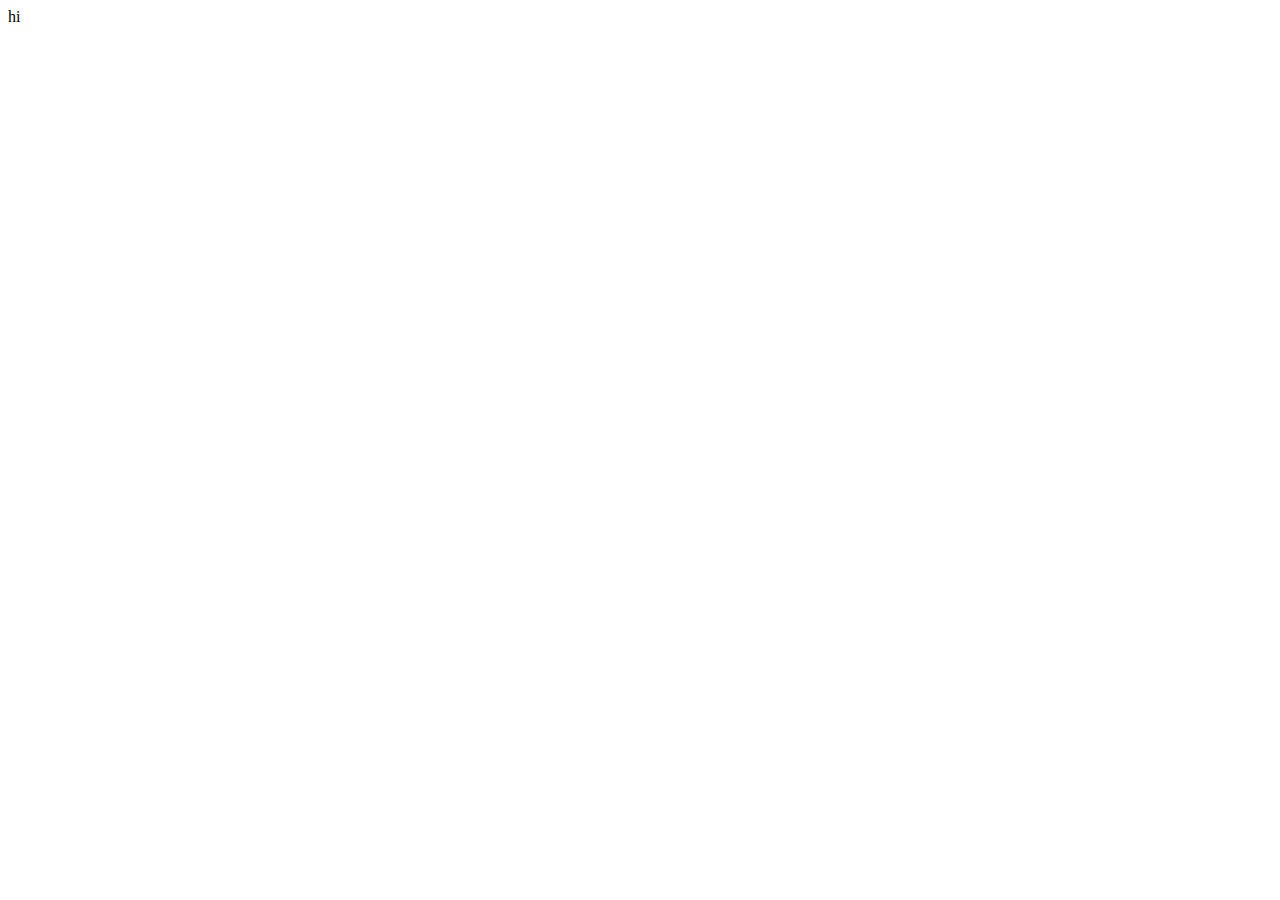
==== index.html @ 5986ef4f "'good'" ====
<!DOCTYPE html>
<html lang="en">
<head>
    <meta charset="UTF-8">
    <meta name="viewport" content="width=device-width, initial-scale=1.0">
    <title>Document</title>
</head>
<body>
    hi
</body>
</html>
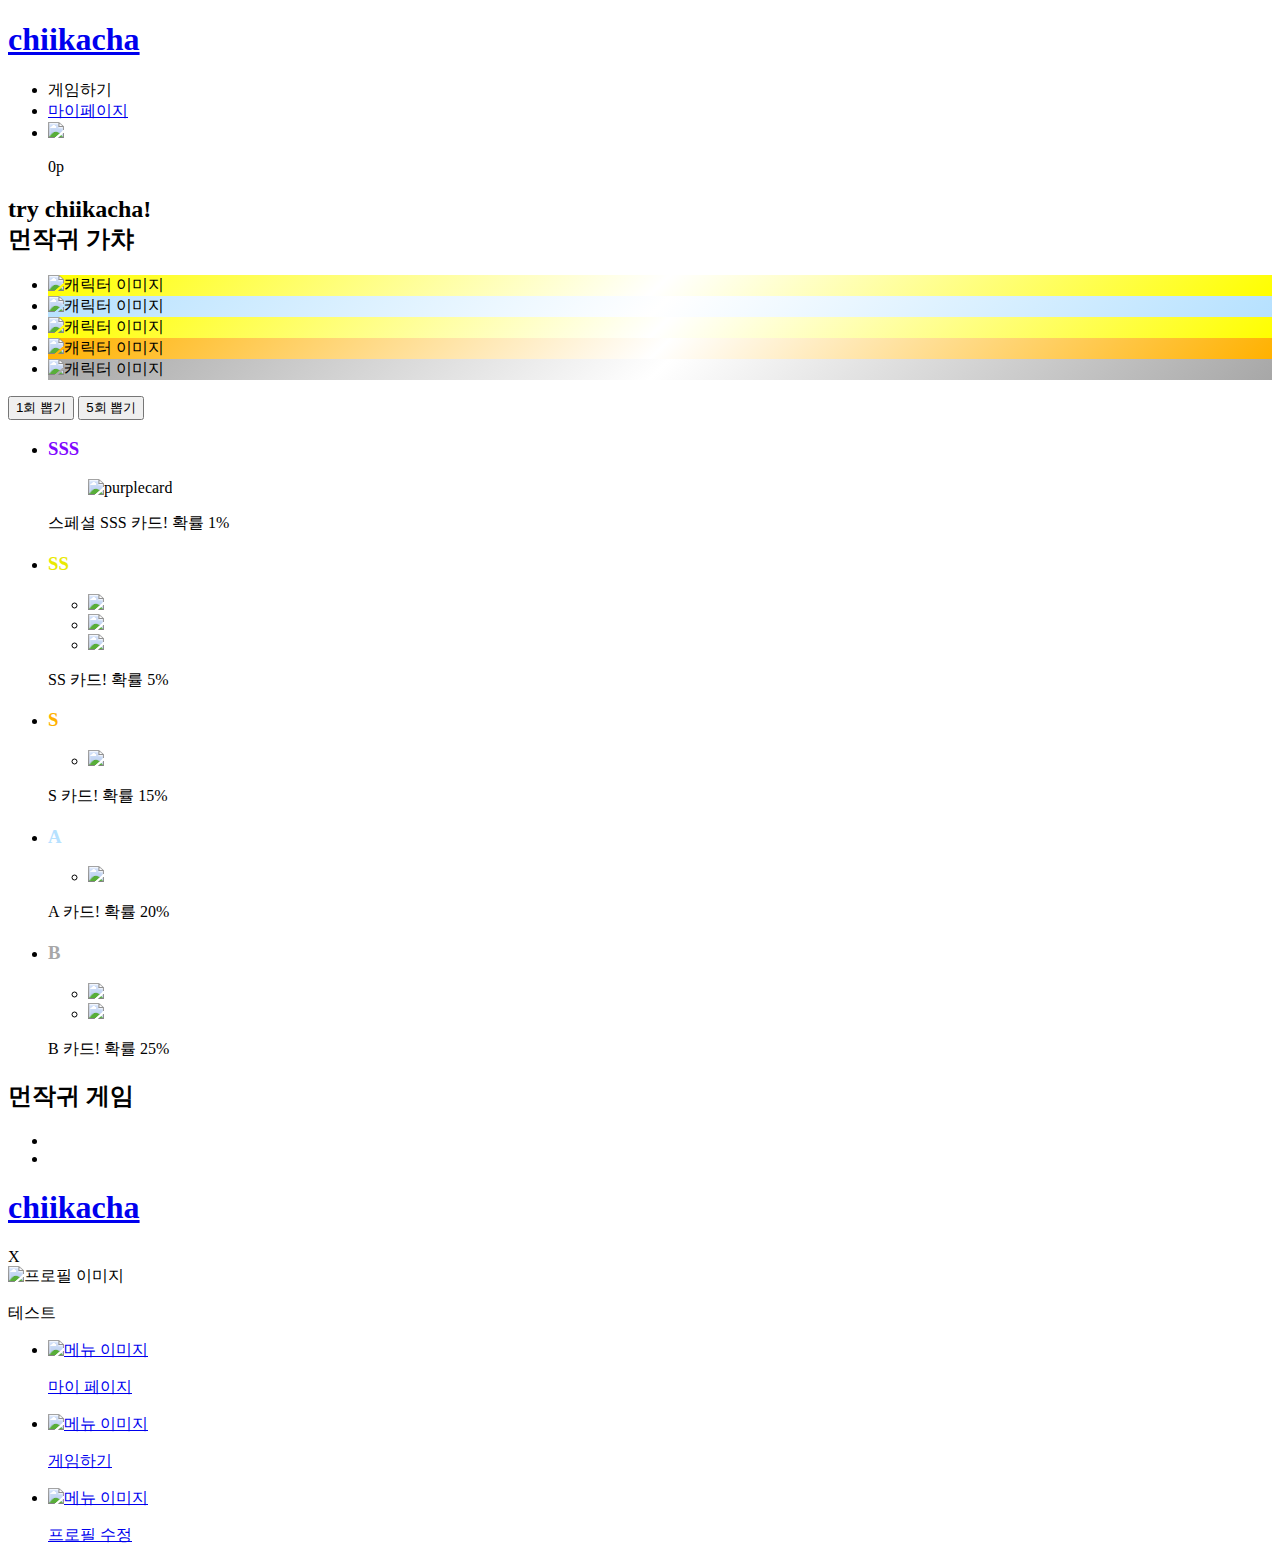
==== commit a1fdae4f: "'2'" ====
--- a/index.html
+++ b/index.html
@@ -1,11 +1,177 @@
 <!DOCTYPE html>
 <html lang="en">
+
 <head>
     <meta charset="UTF-8">
     <meta name="viewport" content="width=device-width, initial-scale=1.0">
-    <title>Document</title>
+    <title>치이카와 가챠게임</title>
+    <link rel="stylesheet" href="./css/reset.css" />
+    <link rel="stylesheet" href="./css/header.css" />
+    <link rel="stylesheet" href="./css/headerMedia.css" />
+    <link rel="stylesheet" href="./css/banner.css" />
+    <link rel="stylesheet" href="./css/bannerMedia.css" />
+    <link rel="stylesheet" href="./css/drawInfo.css" />
+    <link rel="stylesheet" href="./css/drawInfoMedia.css" />
+    <link rel="stylesheet" href="./css/gameInfo.css" />
+    <link rel="stylesheet" href="./css/modal.css" />
 </head>
+
 <body>
-    hi
+    <main class="chiikacha">
+        <!-- 헤더 메뉴 -->
+        <header>
+            <div class="header-container">
+                <h1><a href="./index.html">chiikacha</a></h1>
+                <ul>
+                    <li class="game-button" role="button" tabindex="0" data-link="game-info" onclick="gameMenuView(event)">게임하기</li>
+                    <li role="button" tabindex="0"><a href="./mypage.html">마이페이지</a></li>
+                    <li id="point">
+                        <img src="./imgs/point.png" />
+                        <p id="game-point">0p</p>
+                    </li>
+                    <div class="menu-trigger" onkeydown="bugerMenuHandlerEnter(event)" onclick="bugerMenuHandlerClick()"
+                        role="button" tabindex="0" href="#">
+                        <span></span>
+                        <span></span>
+                        <span></span>
+                    </div>
+                </ul>
+            </div>
+        </header>
+
+        <!-- 슬라이드 배너 -->
+        <section class="banner">
+            <h2><span>try chiikacha!</span><br>먼작귀 가챠</h2>
+            <div id="line-left_shadow"></div>
+            <div class="slider-container">
+                <ul class="slider">
+                    <li class="slide"
+                        style="background: linear-gradient(135deg, rgba(255,254,0,1) 0%, rgba(255,255,255,1) 50%, rgba(255,254,0,1) 100%);">
+                        <img src="./imgs/SS-치이카와.webp" alt="캐릭터 이미지">
+                    </li>
+                    <li class="slide"
+                        style="background: linear-gradient(135deg, rgba(182,225,255,1) 0%, rgba(255,255,255,1) 50%, rgba(182,225,255,1) 100%);">
+                        <img src="./imgs/A-갑옷씨.webp" alt="캐릭터 이미지">
+                    </li>
+                    <li class="slide"
+                        style="background: linear-gradient(135deg, rgba(255,254,0,1) 0%, rgba(255,255,255,1) 50%, rgba(255,254,0,1) 100%);">
+                        <img src="./imgs/SS-하치와레.png" alt="캐릭터 이미지">
+                    </li>
+                    <li class="slide"
+                        style="background: linear-gradient(135deg, rgba(255,177,0,1) 0%, rgba(255,255,255,1) 50%, rgba(255,177,0,1) 100%);">
+                        <img src="./imgs/S-풍뎅이.png" alt="캐릭터 이미지">
+                    </li>
+                    <li class="slide"
+                        style="background: linear-gradient(135deg, rgba(167,167,167,1) 0%, rgba(255,255,255,1) 50%, rgba(167,167,167,1) 100%);">
+                        <img src="./imgs/B-갑옷씨.webp" alt="캐릭터 이미지">
+                    </li>
+                </ul>
+            </div>
+            <div id="line-right_shadow"></div>
+
+            <div class="draw-container">
+                <button type="button" id="one-draw">1회 뽑기</button>
+                <button type="button" id="five-draw">5회 뽑기</button>
+            </div>
+        </section>
+
+        <!-- 뽑기 아이템 정보 -->
+        <section class="draw-info">
+            <ul class="item-probability">
+                <li class="sss">
+                    <h3 data-content="SSS" style="color: #7f07ff;">SSS</h3>
+                    <ul class="card" id="sss">
+                        <img src="./imgs/purple-card.webp" alt="purplecard">
+                    </ul>
+                    <p>스페셜 SSS 카드! 확률 1%</p>
+                </li>
+                <li class="ss">
+                    <h3 data-content="SS" style="color: rgb(233, 233, 1);">SS</h3>
+                    <ul class="card">
+                        <li id="ss-card"><img src="./imgs/SS-치이카와.webp"></li>
+                        <li id="ss-card"><img src="./imgs/SS-하치와레.png"></li>
+                        <li id="ss-card"><img src="./imgs/SS-우사기.png"></li>
+                    </ul>
+                    <p>SS 카드! 확률 5%</p>
+                </li>
+                <li class="s">
+                    <h3 data-content="S" style="color: rgba(255,177,0,1);">S</h3>
+                    <ul class="card">
+                        <li><img id="s-card" src="./imgs/S-풍뎅이.png"></li>
+                    </ul>
+                    <p>S 카드! 확률 15%</p>
+                </li>
+                <li class="a">
+                    <h3 data-content="A" style="color: rgba(182,225,255,1);">A</h3>
+                    <ul class="card">
+                        <li><img id="a-card" src="./imgs/A-갑옷씨.webp"></li>
+                    </ul>
+                    <p>A 카드! 확률 20%</p>
+                </li>
+                <li class="b">
+                    <h3 data-content="B" style="color: rgba(167,167,167,1);">B</h3>
+                    <ul class="card">
+                        <li><img id="b-card" src="./imgs/B-갑옷씨.webp"></li>
+                        <li><img id="b-card" src="./imgs/B-갑옷씨가방.webp"></li>
+                    </ul>
+                    <p>B 카드! 확률 25%</p>
+                </li>
+            </ul>
+        </section>
+
+        <!-- 게임 정보 -->
+        <section class="game-info" id="game-info">
+            <h2>먼작귀 게임</h2>
+            <ul class="game-list">
+                <li id="card-game"></li>
+                <li id="mole-game"></li>
+            </ul>
+        </section>
+
+        <!-- 태플릿, 모바일 모달창 -->
+        <div class="menu-container">
+            <div class="menu" role="dialog">
+                <div class="head">
+                    <h1><a href="index.html">chiikacha</a></h1>
+                    <div class="close" onkeydown="closeMoalHandlerEnter(event)" onclick="closeMoalHandlerClick()"
+                        role="button" tabindex="0">X</div>
+                </div>
+    
+                <section class="user">
+                    <div class="profile">
+                        <img src="./imgs/profile.png" alt="프로필 이미지">
+                    </div>
+                    <p>테스트</p>
+                </section>
+    
+                <ul class="menu-list">
+                    <li>
+                        <a href="mypage.html">
+                            <img src="./imgs/menu-컬렉션.png" alt="메뉴 이미지">
+                            <p>마이 페이지</p>
+                        </a>
+                    </li>
+                    <li>
+                        <a href="#">
+                            <img src="./imgs/menu-게임.png" alt="메뉴 이미지">
+                            <p>게임하기</p>
+                        </a>
+                    </li>
+                    <li>
+                        <a href="#">
+                            <img src="./imgs/menu-수정.png" alt="메뉴 이미지">
+                            <p>프로필 수정</p>
+                        </a>
+                    </li>
+                </ul>
+            </div>
+        </div>
+    </main>
+
+    <script type="text/javascript" src="./js/slide.js"></script>
+    <script type="text/javascript" src="./js/burgerMenu.js"></script>
+    <script type="text/javascript" src="./js/modal.js" defer></script>
+    <script type="text/javascript" src="./js/header.js" defer></script>
 </body>
+
 </html>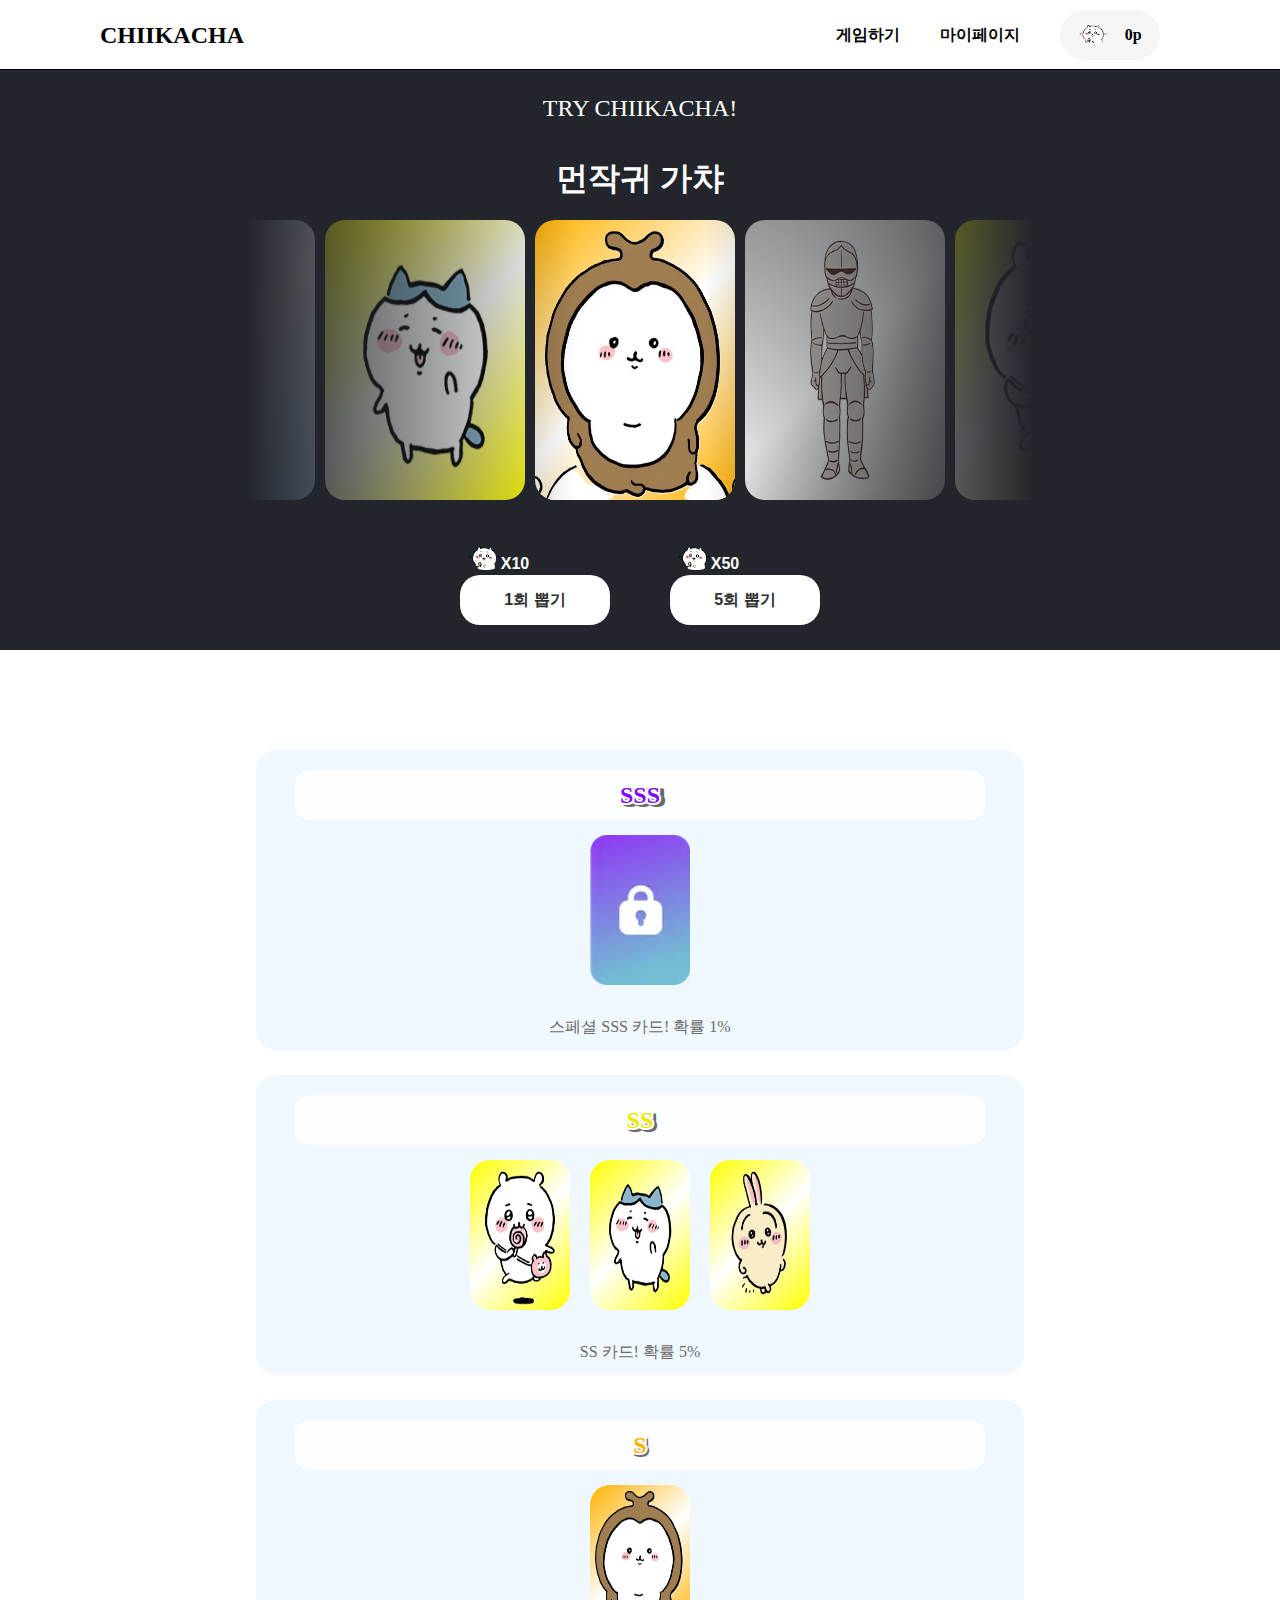
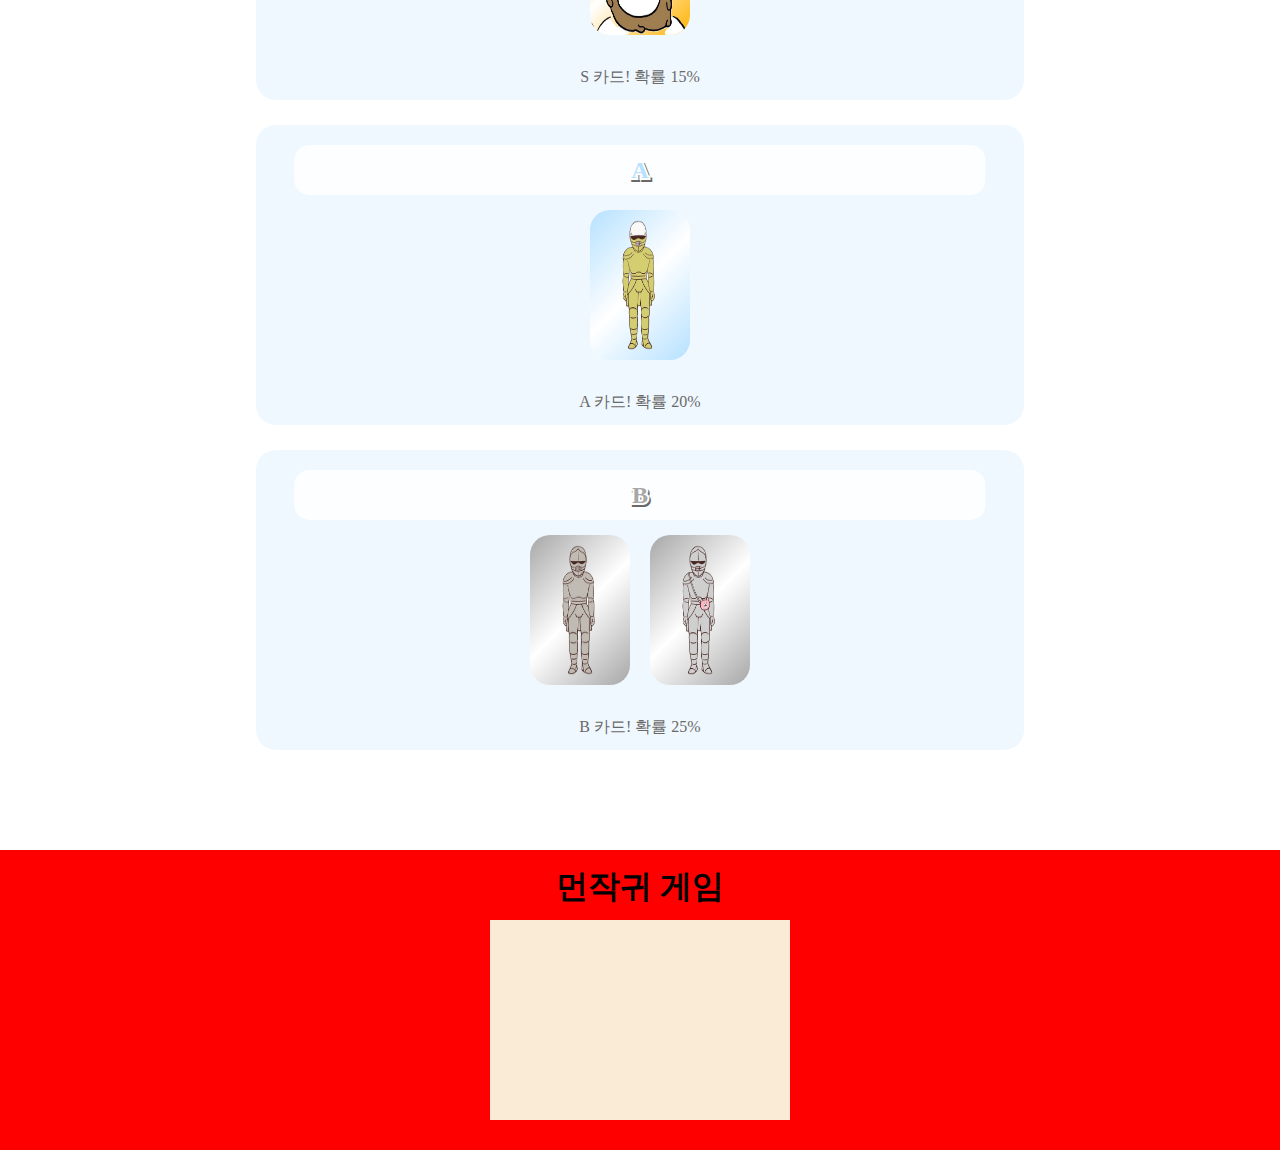
==== commit 53183515: "'123ddd'" ====
--- a/index.html
+++ b/index.html
@@ -11,7 +11,7 @@
     <link rel="stylesheet" href="./css/banner.css" />
     <link rel="stylesheet" href="./css/bannerMedia.css" />
     <link rel="stylesheet" href="./css/drawInfo.css" />
-    <link rel="stylesheet" href="./css/drawInfoMedia.css" />
+    <link rel="stylesheet" href="./css/drawInfoMedia.css" type="text/css">
     <link rel="stylesheet" href="./css/gameInfo.css" />
     <link rel="stylesheet" href="./css/modal.css" />
 </head>
--- a/css/header.css
+++ b/css/header.css
@@ -0,0 +1,127 @@
+/* header */
+header {
+  position: fixed;
+  width: 100%;
+  height: 70px;
+  display: flex;
+  align-items: center;
+  box-sizing: border-box;
+  border-bottom: 1px solid black;
+  z-index: 7;
+  background-color: rgb(255, 255, 255);
+}
+
+header>.header-container {
+  position: relative;
+  width: 100%;
+  display: flex;
+  justify-content: space-between;
+  align-items: center;
+  box-sizing: border-box;
+  padding: 0 100px 0 100px;
+}
+
+header h1 {
+  font-weight: 900;
+  font-size: 24px;
+  color: rgb(0, 0, 0);
+  cursor: pointer;
+  text-transform: uppercase;
+}
+
+header h1:hover {
+  color: rgb(61, 60, 60);
+}
+
+header ul {
+  min-width: 300px;
+  height: 50px;
+  display: flex;
+  justify-content: space-between;
+  align-items: center;
+}
+
+header ul li {
+  position: relative;
+  font-weight: 600;
+  margin: 0 20px 0 20px;
+  z-index: 3;
+}
+
+header ul li:not(:last-of-type) {
+  cursor: pointer;
+}
+
+header ul li:not(:last-of-type):hover:after {
+  content: '';
+  position: absolute;
+  width: 100px;
+  height: 50px;
+  border-radius: 25px;
+  top: 50%;
+  left: 50%;
+  transform: translate(-50%, -50%);
+  padding: 5px;
+  box-sizing: border-box;
+  z-index: -1;
+  background-color: rgba(50, 49, 49, 0.048);
+}
+
+header ul>#point {
+  position: relative;
+  min-width: 100px;
+  max-width: 100px;
+  width: var(--pointWidth);
+  height: 50px;
+  display: flex;
+  justify-content: space-around;
+  box-sizing: border-box;
+  padding: 0 10px 0 10px;
+  border-radius: 25px;
+  line-height: 50px;
+  background-color: rgba(50, 49, 49, 0.048);
+}
+
+header ul>#point img {
+  position: relative;
+  width: 30px;
+  height: 30px;
+  top: 50%;
+  transform: translate(0, -50%);
+}
+
+/* 버거메뉴 */
+.menu-trigger,
+.menu-trigger span {
+  display: none;
+  box-sizing: border-box;
+  cursor: pointer;
+}
+
+.menu-trigger {
+  position: relative;
+  width: 30px;
+  height: 20px;
+}
+
+.menu-trigger span {
+  position: absolute;
+  left: 0;
+  width: 100%;
+  height: 3px;
+  background-color: #000000;
+  border-radius: 4px;
+}
+
+.menu-trigger span:nth-of-type(1) {
+  top: 0;
+}
+
+.menu-trigger span:nth-of-type(2) {
+  top: 50%;
+  transform: translate(0, -50%);
+}
+
+.menu-trigger span:nth-of-type(3) {
+  bottom: 0;
+}--- a/css/headerMedia.css
+++ b/css/headerMedia.css
@@ -0,0 +1,24 @@
+@media all and (max-width: 845px) {
+    header > .header-container {
+        padding: 0 10px 0 10px;
+    }
+
+    header ul li:not(:last-of-type) {
+        display: none;
+    }
+
+    header ul {
+        position: relative;
+        min-width: 100px;
+    }
+
+    header h1 {
+        position: relative;
+        left: 15px;
+    }
+    
+    .menu-trigger,
+    .menu-trigger span {
+        display: inline-block;
+    }
+}--- a/css/banner.css
+++ b/css/banner.css
@@ -0,0 +1,155 @@
+/* banner */
+.banner {
+    position: relative;
+    width: 100%;
+    height: 650px;
+    overflow: hidden;
+    box-sizing: border-box;
+    padding-top: 70px;
+    background-color: rgb(34 37 43);
+}
+
+.banner h2 {
+    position: absolute;
+    left: 50%;
+    min-width: 175px;
+    transform: translate(-50%, 0);
+    display: flex;
+    text-align: center;
+    line-height: 70px;
+    display: inline-block;
+    color: white;
+    font-weight: 600;
+    font-size: 2rem;
+}
+
+.banner h2>span {
+    font-size: 1.5rem;
+    font-weight: 200;
+    text-transform: uppercase;
+}
+
+/* 슬라이드 =========== */
+.slider-container {
+    position: relative;
+    top: 50%;
+    left: 50%;
+    transform: translate(-50%, -50%);
+    min-width: 1500px;
+    height: 300px;
+    overflow: hidden;
+    background-color: transparent;
+}
+
+.slider {
+    position: absolute;
+    top: 0;
+    left: 0;
+    width: 1000px;
+    height: 100%;
+    display: flex;
+    justify-content: space-around;
+    align-items: center;
+    background-color: transparent;
+    z-index: 1;
+}
+
+/* 슬라이드 애니메이션 */
+.move {
+    transition: 1s;
+    animation-timing-function: cubic-bezier(0.25, 0.25, 0.75, 0.75);
+}
+
+.slide {
+    position: relative;
+    width: 20%;
+    height: 280px;
+    flex-shrink: 0;
+    text-align: center;
+    margin: 0 10px 0 0;
+    border-radius: 20px;
+    box-sizing: border-box;
+    overflow: hidden;
+}
+
+.slide img {
+    position: relative;
+    top: 50%;
+    left: 50%;
+    transform: translate(-50%, -50%);
+    width: 100%;
+    height: 100%;
+}
+
+#line-left_shadow {
+    position: absolute;
+    top: 50%;
+    transform: translate(0, calc(-50% + 35px));
+    left: 0;
+    width: 60%;
+    height: 300px;
+    z-index: 1;
+    background-image: linear-gradient(90deg, rgb(34 37 43) 32%, transparent 75%);
+}
+
+#line-right_shadow {
+    position: absolute;
+    top: 50%;
+    right: 0;
+    transform: translate(0, calc(-50% + 35px));
+    width: 60%;
+    height: 300px;
+    z-index: 1;
+    background-image: linear-gradient(270deg, rgb(34 37 43) 32%, transparent 75%);
+}
+
+/* 뽑기 버튼 ============== */
+.draw-container {
+    position: absolute;
+    bottom: 0px;
+    left: 50%;
+    transform: translate(-50%, 0);
+    width: 50%;
+    min-width: 468px;
+    height: 100px;
+    display: flex;
+    justify-content: center;
+    align-items: center;
+}
+
+.draw-container button {
+    position: relative;
+    width: 150px;
+    height: 50px;
+    margin: 0 30px 0 30px;
+    border: none;
+    border-radius: 20px;
+    background-color: white;
+    cursor: pointer;
+    font-weight: 600;
+    font-size: 1rem;
+    color: rgb(47, 47, 47);
+}
+
+#one-draw::before,
+#five-draw::before {
+    content: 'X10';
+    position: absolute;
+    top: -30px;
+    left: -20px;
+    width: 150px;
+    height: 100px;
+    font-weight: 600;
+    font-size: 1rem;
+    text-align: center;
+    padding: 10px;
+    box-sizing: border-box;
+    background: url(../imgs/point.png) no-repeat 27px -4px;
+    background-size: 23%;
+    color: white;
+    pointer-events: none;
+}
+
+#five-draw::before {
+    content: 'X50';
+}--- a/css/bannerMedia.css
+++ b/css/bannerMedia.css
@@ -0,0 +1,23 @@
+
+@media all and (max-width: 920px) {
+    .slider-container {
+        width: 100% !important;
+    }
+
+    #line-right_shadow {
+        background-image: linear-gradient(270deg, rgb(34 37 43) 5%, transparent 75%) !important;
+        width: 30% !important;
+    }
+
+    #line-left_shadow {
+        background-image: linear-gradient(90deg, rgb(34 37 43) 5%, transparent 75%) !important;
+        width: 30% !important;
+    }
+}
+
+@media all and (max-width: 390px) {
+    .draw-container {
+        width: 50%;
+        min-width: 300px;
+    }
+}--- a/css/drawInfo.css
+++ b/css/drawInfo.css
@@ -0,0 +1,125 @@
+/* draw-info */
+.draw-info {
+    position: relative;
+    width: 100%;
+    text-align: center;
+}
+
+.item-probability {
+    position: relative;
+    width: 100%;
+    margin: 100px 0 0 0;
+    padding-bottom: 100px;
+}
+
+.item-probability > li {
+    position: relative;
+    top: 0;
+    left: 50%;
+    transform: translate(-50%, 0);
+    margin-top: 25px;
+    width: 60%;
+    height: 300px;
+    min-width: 110px;
+    background-color: aliceblue;
+    border-radius: 20px;
+}
+
+/* 등급 폰트 */
+.item-probability li h3 {
+    position: relative;
+    top: 20px;
+    left: 50%;
+    transform: translate(-50%, 0);
+    width: 90%;
+    height: 50px;
+    margin-top: 20px;
+    border-radius: 15px;
+    font-weight: 900;
+    font-size: 1.5rem;
+    display: flex;
+    justify-content: center;
+    align-items: center;
+    background-color: rgba(255, 255, 255, 0.847);
+}
+
+.item-probability li h3::before {
+    z-index: -1;
+    content: attr(data-content);
+    position: absolute;
+    left: 50%;
+    transform: translate(-50%, 0);
+    -webkit-text-stroke: 4px #fff;
+}
+
+.item-probability li h3::after {
+    z-index: -2;
+    content: attr(data-content);
+    position: absolute;
+    left: 50%;
+    transform: translate(-40%, 10%);
+    -webkit-text-stroke: 4px #6a6969;
+}
+
+/* 카드 설명 */
+.item-probability li p {
+    position: absolute;
+    bottom: 15px;
+    left: 50%;
+    color: #6a6969;
+    transform: translate(-50%, 0);
+}
+
+/* 카드 */
+#sss {
+    position: relative;
+    width: 100px;
+    height: 150px;
+    top : 35px;
+    left: 50%;
+    display: flex;
+    justify-content: center;
+    transform: translate(-50%, 0);
+}
+
+.card {
+    position: relative;
+    top: 35px;
+    width: 100%;
+    display: flex;
+    flex-wrap: wrap;
+    justify-content: center;
+    align-items: center;
+}
+
+.card li {
+    position: relative;
+    width: 100px;
+    height: 150px;
+    margin: 0 10px 0 10px;
+}
+
+#ss-card {
+    border-radius: 20px;
+    background: linear-gradient(135deg, rgba(255,254,0,1) 0%, rgba(255,255,255,1) 50%, rgba(255,254,0,1) 100%);
+}
+
+#s-card {
+    border-radius: 20px;
+    background: linear-gradient(135deg, rgba(255,177,0,1) 0%, rgba(255,255,255,1) 50%, rgba(255,177,0,1) 100%);
+}
+
+#a-card {
+    border-radius: 20px;
+    background: linear-gradient(135deg, rgba(182,225,255,1) 0%, rgba(255,255,255,1) 50%, rgba(182,225,255,1) 100%);
+}
+
+#b-card {
+    border-radius: 20px;
+    background: linear-gradient(135deg, rgba(167,167,167,1) 0%, rgba(255,255,255,1) 50%, rgba(167,167,167,1) 100%);
+}
+
+.card img {
+    width: 100%;
+    height: 100%;
+}--- a/css/gameInfo.css
+++ b/css/gameInfo.css
@@ -0,0 +1,28 @@
+.game-info {
+    position: relative;
+    width: 100%;
+    height: 300px;
+    box-sizing: border-box;
+    padding: 20px;
+    display: flex;
+    justify-content: center;
+    background-color: red;
+}
+
+.game-info h2 {
+    font-size: 2rem;
+    font-weight: 600;
+}
+
+.game-info .game-list {
+    position: absolute;
+    padding: 50px 0 0 0;
+}
+
+#card-game {
+    position: relative;
+    width: 300px;
+    height: 200px;
+    background-color: antiquewhite;
+}
+#mole-game {}--- a/css/modal.css
+++ b/css/modal.css
@@ -0,0 +1,124 @@
+/* 메뉴 */
+.menu-container {
+    position: fixed;
+    top: 0;
+    width: 100%;
+    height: 100vh;
+    display: none;
+    background-color: rgba(50, 50, 50, 0.388);
+    z-index: 9;
+  }
+  
+  .menu-container .menu {
+    position: absolute;
+    width: 100%;
+    height: 450px;
+    transform: translate(0, -450px);
+    border-radius: 0 0 40px 40px;
+    background-color: rgb(255, 255, 255);
+    transition: all .3s ease-in-out;
+    z-index: 10;
+  }
+  
+  /* 메뉴 헤더 */
+  .menu .head {
+    width: 100%;
+    height: 70px;
+    display: flex;
+    align-items: center;
+    justify-content: space-between;
+    padding: 0 10px 0 10px;
+    box-sizing: border-box;
+  }
+  
+  .menu .head h1 {
+    position: relative;
+    left: 15px;
+    font-weight: 900;
+    font-size: 24px;
+    color: rgb(0, 0, 0);
+    cursor: pointer;
+    text-transform: uppercase;
+  }
+  
+  .menu .head .close {
+    position: relative;
+    right: 7px;
+    display: inline-block;
+    text-align: center;
+    cursor: pointer;
+    font-size: 1.5rem;
+    font-weight: 500;
+  }
+
+  /* 메뉴 사용자 정보보 */
+  .menu .user {
+    position: relative;
+    width: 100%;
+    height: 50px;
+    display: flex;
+    align-items: center;
+  }
+
+  .menu .user .profile {
+    position: relative;
+    width: 50px;
+    height: 50px;
+    margin: 20px 15px 0 20px;
+    border-radius: 13px;
+    overflow: hidden;
+  }
+
+  .menu .user .profile img {
+    position: relative;
+    width: 100%;
+    height: 100%;
+  }
+
+  .menu .user > p {
+    font-weight: 900;
+    font-size: 16px;
+    color: rgb(34 37 43);
+    margin: 20px 0 0 0;
+  }
+
+  /* 메뉴 리스트 */
+  .menu-list {
+    position: relative;
+    width: 80%;
+    min-width: 211.19px;
+    top: 30px;
+    left: 20px;
+  }
+
+  .menu-list li {
+    font-size: 1.5rem;
+    color: gray;
+    cursor: pointer;
+    box-sizing: border-box;
+    margin: 25px 0 0 0;
+    border-radius: 10px;
+  }
+
+  .menu-list li:hover {
+    background-color: rgb(208, 208, 208);
+  }
+
+  .menu-list li a {
+    display: block;
+    width: 100%;
+    height: 100%;
+    display: flex;
+    align-items: center;
+    padding: 10px;
+    border-radius: 10px;
+  }
+
+  .menu-list li img {
+    width: 20px;
+    height: 20px;
+  }
+
+  .menu-list li p {
+    margin: 0 0 0 10px;
+  }